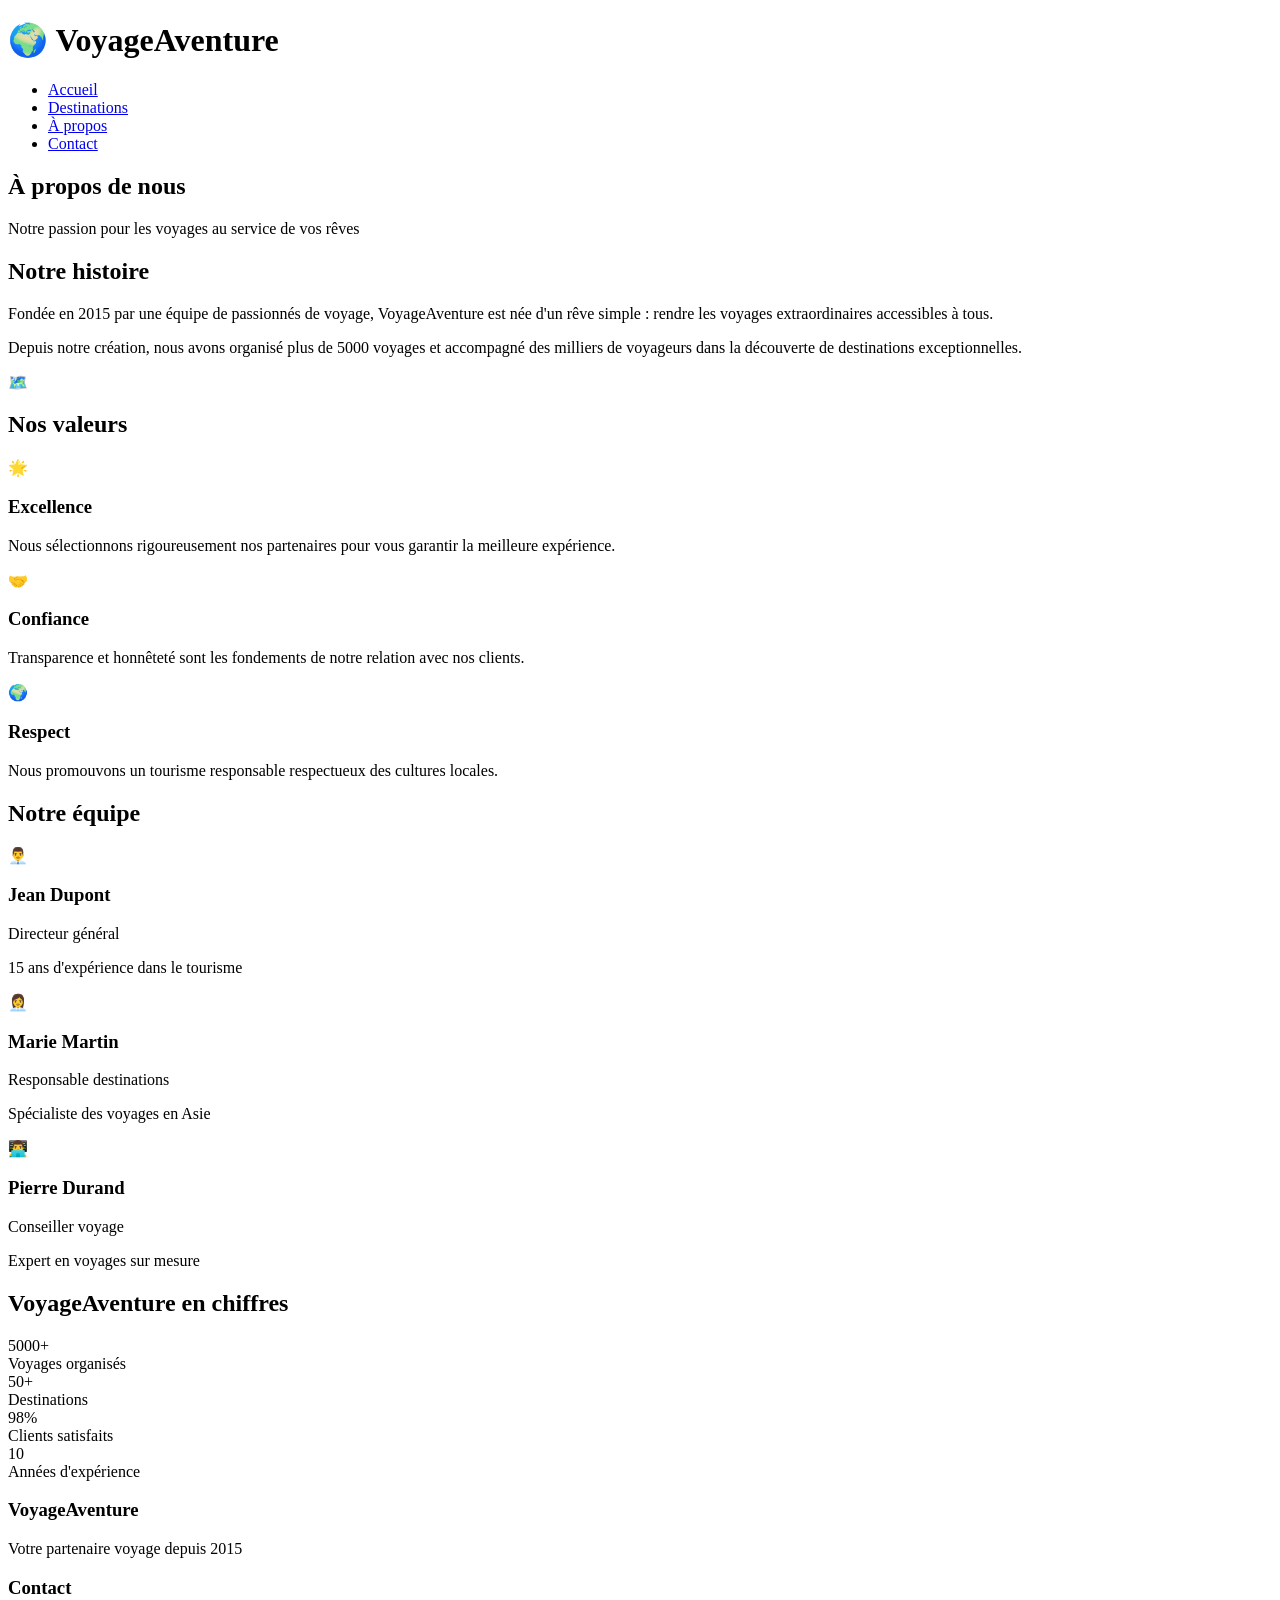
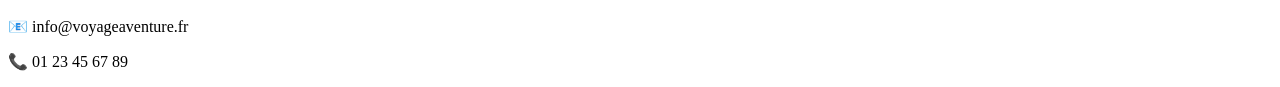
==== apropos.html @ be2830e8 "Initial commit" ====
<!DOCTYPE html>
<html lang="fr">
<head>
    <meta charset="UTF-8">
    <meta name="viewport" content="width=device-width, initial-scale=1.0">
    <title>VoyageAventure - À propos</title>
    <link rel="stylesheet" href="css/styles.css">
</head>
<body>
    <header class="site-header">
        <div class="container">
            <h1 class="logo">🌍 VoyageAventure</h1>
            <nav class="main-nav">
                <ul class="nav-list">
                    <li><a href="index.html" class="nav-link">Accueil</a></li>
                    <li><a href="destinations.html" class="nav-link">Destinations</a></li>
                    <li><a href="apropos.html" class="nav-link active">À propos</a></li>
                    <li><a href="contact.html" class="nav-link">Contact</a></li>
                </ul>
            </nav>
        </div>
    </header>

    <section class="page-header">
        <div class="container">
            <h1 class="page-title">À propos de nous</h1>
            <p class="page-subtitle">Notre passion pour les voyages au service de vos rêves</p>
        </div>
    </section>

    <section class="about-story">
        <div class="container">
            <div class="story-content">
                <div class="story-text">
                    <h2>Notre histoire</h2>
                    <p>Fondée en 2015 par une équipe de passionnés de voyage, VoyageAventure est née d'un rêve simple : rendre les voyages extraordinaires accessibles à tous.</p>
                    <p>Depuis notre création, nous avons organisé plus de 5000 voyages et accompagné des milliers de voyageurs dans la découverte de destinations exceptionnelles.</p>
                </div>
                <div class="story-image">🗺️</div>
            </div>
        </div>
    </section>

    <section class="values">
        <div class="container">
            <h2 class="section-title">Nos valeurs</h2>
            <div class="values-grid">
                <div class="value-card">
                    <div class="value-icon">🌟</div>
                    <h3>Excellence</h3>
                    <p>Nous sélectionnons rigoureusement nos partenaires pour vous garantir la meilleure expérience.</p>
                </div>
                <div class="value-card">
                    <div class="value-icon">🤝</div>
                    <h3>Confiance</h3>
                    <p>Transparence et honnêteté sont les fondements de notre relation avec nos clients.</p>
                </div>
                <div class="value-card">
                    <div class="value-icon">🌍</div>
                    <h3>Respect</h3>
                    <p>Nous promouvons un tourisme responsable respectueux des cultures locales.</p>
                </div>
            </div>
        </div>
    </section>

    <section class="team">
        <div class="container">
            <h2 class="section-title">Notre équipe</h2>
            <div class="team-grid">
                <div class="team-member">
                    <div class="member-photo">👨‍💼</div>
                    <h3 class="member-name">Jean Dupont</h3>
                    <p class="member-role">Directeur général</p>
                    <p class="member-description">15 ans d'expérience dans le tourisme</p>
                </div>
                <div class="team-member">
                    <div class="member-photo">👩‍💼</div>
                    <h3 class="member-name">Marie Martin</h3>
                    <p class="member-role">Responsable destinations</p>
                    <p class="member-description">Spécialiste des voyages en Asie</p>
                </div>
                <div class="team-member">
                    <div class="member-photo">👨‍💻</div>
                    <h3 class="member-name">Pierre Durand</h3>
                    <p class="member-role">Conseiller voyage</p>
                    <p class="member-description">Expert en voyages sur mesure</p>
                </div>
            </div>
        </div>
    </section>

    <section class="stats">
        <div class="container">
            <h2 class="section-title">VoyageAventure en chiffres</h2>
            <div class="stats-grid">
                <div class="stat-item">
                    <div class="stat-number">5000+</div>
                    <div class="stat-label">Voyages organisés</div>
                </div>
                <div class="stat-item">
                    <div class="stat-number">50+</div>
                    <div class="stat-label">Destinations</div>
                </div>
                <div class="stat-item">
                    <div class="stat-number">98%</div>
                    <div class="stat-label">Clients satisfaits</div>
                </div>
                <div class="stat-item">
                    <div class="stat-number">10</div>
                    <div class="stat-label">Années d'expérience</div>
                </div>
            </div>
        </div>
    </section>

    <footer class="site-footer">
        <div class="container">
            <div class="footer-content">
                <div class="footer-section">
                    <h3>VoyageAventure</h3>
                    <p>Votre partenaire voyage depuis 2015</p>
                </div>
                <div class="footer-section">
                    <h3>Contact</h3>
                    <p>📧 info@voyageaventure.fr</p>
                    <p>📞 01 23 45 67 89</p>
                </div>
            </div>
        </div>
    </footer>
</body>
</html>
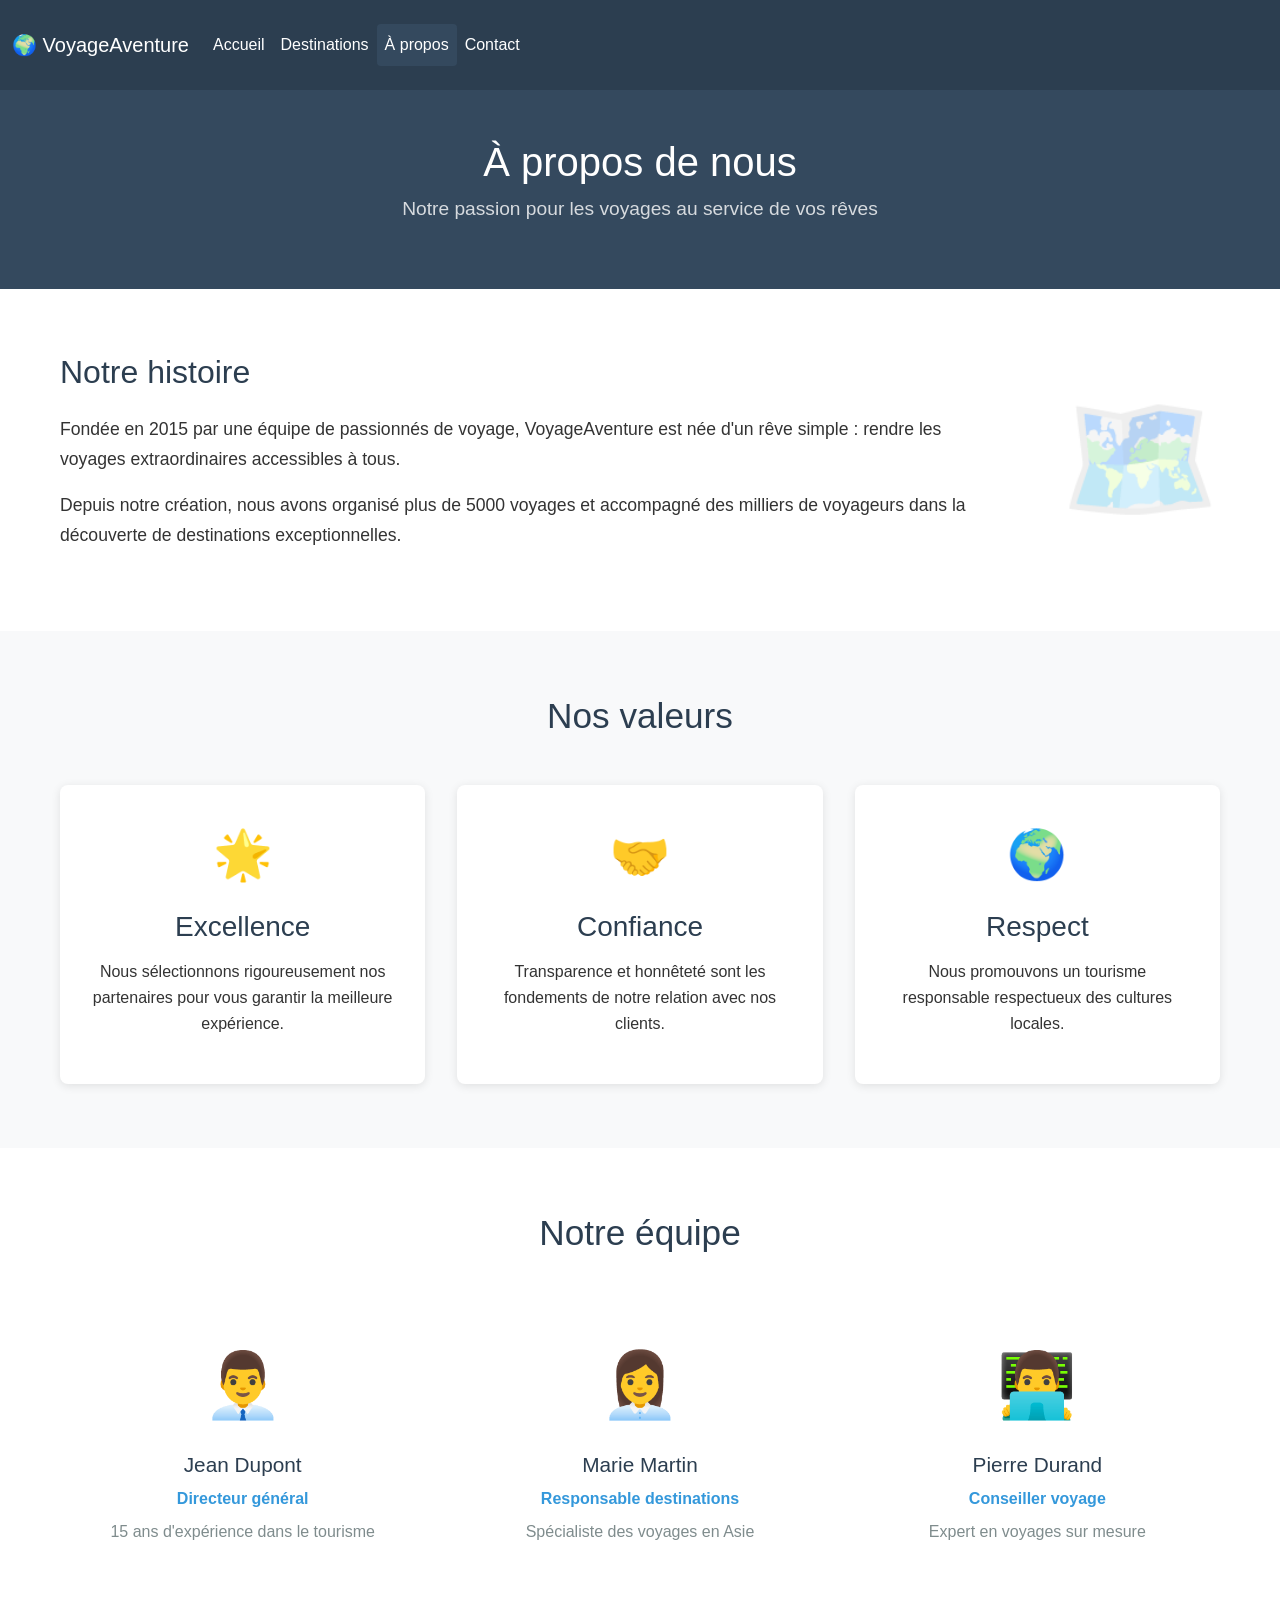
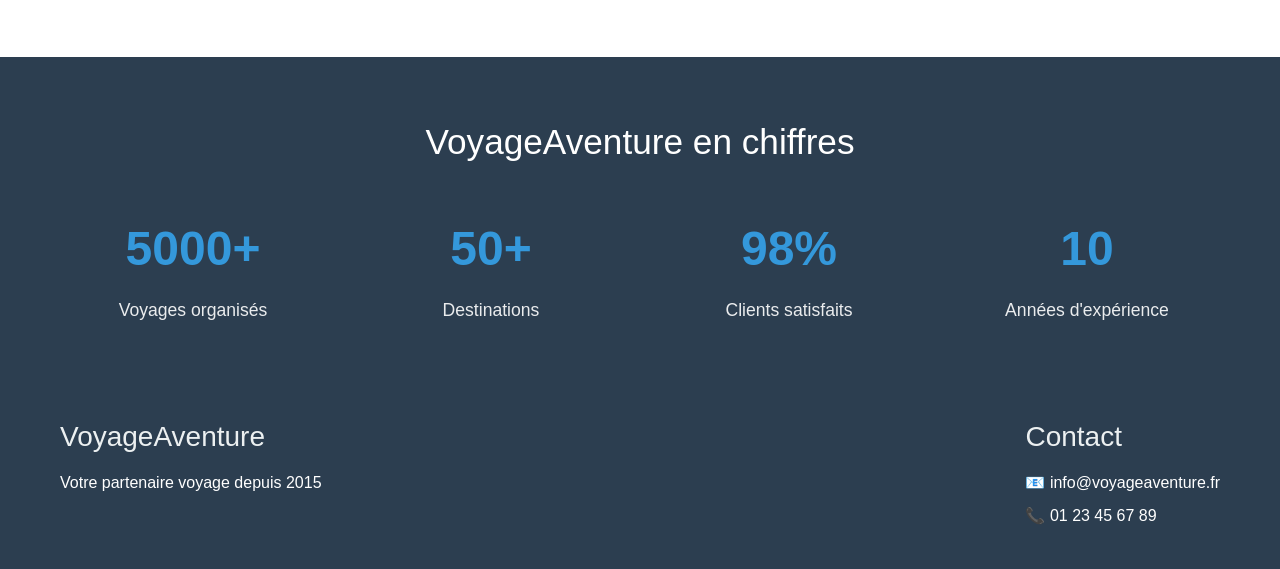
==== commit 8f833f16: "fusion des pages" ====
--- a/apropos.html
+++ b/apropos.html
@@ -4,21 +4,37 @@
     <meta charset="UTF-8">
     <meta name="viewport" content="width=device-width, initial-scale=1.0">
     <title>VoyageAventure - À propos</title>
+    <link href="https://cdn.jsdelivr.net/npm/bootstrap@5.3.8/dist/css/bootstrap.min.css" rel="stylesheet" integrity="sha384-sRIl4kxILFvY47J16cr9ZwB07vP4J8+LH7qKQnuqkuIAvNWLzeN8tE5YBujZqJLB" crossorigin="anonymous">
+    <script src="https://cdn.jsdelivr.net/npm/bootstrap@5.3.8/dist/js/bootstrap.bundle.min.js" integrity="sha384-FKyoEForCGlyvwx9Hj09JcYn3nv7wiPVlz7YYwJrWVcXK/BmnVDxM+D2scQbITxI" crossorigin="anonymous"></script>
     <link rel="stylesheet" href="css/styles.css">
 </head>
 <body>
     <header class="site-header">
-        <div class="container">
-            <h1 class="logo">🌍 VoyageAventure</h1>
-            <nav class="main-nav">
-                <ul class="nav-list">
-                    <li><a href="index.html" class="nav-link">Accueil</a></li>
-                    <li><a href="destinations.html" class="nav-link">Destinations</a></li>
-                    <li><a href="apropos.html" class="nav-link active">À propos</a></li>
-                    <li><a href="contact.html" class="nav-link">Contact</a></li>
-                </ul>
-            </nav>
-        </div>
+    
+         <nav class="navbar navbar-expand-lg navbar-dark">
+  <div class="container-fluid">
+    <a class="navbar-brand text-white" href="index.html">🌍 VoyageAventure</a>
+    <button class="navbar-toggler" type="button" data-bs-toggle="collapse" data-bs-target="#navbarNavDropdown" aria-controls="navbarNavDropdown" aria-expanded="false" aria-label="Toggle navigation">
+      <span class="navbar-toggler-icon"></span>
+    </button>
+    <div class="collapse navbar-collapse" id="navbarNavDropdown">
+      <ul class="navbar-nav">
+        <li class="nav-item">
+          <a class="nav-link text-white" href="index.html">Accueil</a>
+        </li>
+        <li class="nav-item">
+          <a class="nav-link text-white" href="destinations.html">Destinations</a>
+        </li>
+        <li class="nav-item">
+          <a class="nav-link active text-white" aria-current="page" href="apropos.html">À propos</a>
+        </li>
+        <li class="nav-item">
+          <a class="nav-link text-white" href="contact.html">Contact</a>
+        </li>
+      </ul>
+    </div>
+  </div>
+</nav>
     </header>
 
     <section class="page-header">
--- a/css/styles.css
+++ b/css/styles.css
@@ -0,0 +1,589 @@
+/* Reset et base */
+* {
+    margin: 0;
+    padding: 0;
+    box-sizing: border-box;
+}
+
+body {
+    font-family: 'Arial', sans-serif;
+    line-height: 1.6;
+    color: #333;
+    background-color: #f8f9fa;
+}
+
+.container {
+    max-width: 1200px;
+    margin: 0 auto;
+    padding: 0 20px;
+}
+
+/* Header global */
+.site-header {
+    background-color: #2c3e50;
+    color: white;
+    padding: 1rem 0;
+    position: sticky;
+    top: 0;
+    z-index: 100;
+}
+
+.site-header .container {
+    display: flex;
+    justify-content: space-between;
+    align-items: center;
+}
+
+.logo {
+    font-size: 1.8rem;
+    font-weight: bold;
+}
+
+.nav-list {
+    display: flex;
+    list-style: none;
+    gap: 2rem;
+}
+
+.nav-link {
+    color: white;
+    text-decoration: none;
+    padding: 0.5rem 1rem;
+    border-radius: 4px;
+    transition: background-color 0.3s;
+}
+
+.nav-link:hover,
+.nav-link.active {
+    background-color: #34495e;
+}
+
+/* Hero section (accueil) */
+.hero {
+    background-color: #667eea;
+    background-size: cover;
+    background-position: center;
+    background-repeat: no-repeat;
+    color: white;
+    padding: 6rem 0;
+    text-align: center;
+}
+
+.hero-title {
+    font-size: 3rem;
+    margin-bottom: 1rem;
+}
+
+.hero-subtitle {
+    font-size: 1.3rem;
+    margin-bottom: 2rem;
+    opacity: 0.9;
+}
+
+.cta-button {
+    display: inline-block;
+    background-color: #e74c3c;
+    color: white;
+    text-decoration: none;
+    border: none;
+    padding: 15px 30px;
+    font-size: 1.1rem;
+    border-radius: 5px;
+    cursor: pointer;
+    transition: background-color 0.3s;
+}
+
+.cta-button:hover {
+    background-color: #c0392b;
+}
+
+/* Page headers */
+.page-header {
+    background-color: #34495e;
+    color: white;
+    padding: 3rem 0;
+    text-align: center;
+}
+
+.page-title {
+    font-size: 2.5rem;
+    margin-bottom: 0.5rem;
+}
+
+.page-subtitle {
+    font-size: 1.2rem;
+    opacity: 0.8;
+}
+
+/* Sections communes */
+.section-title {
+    text-align: center;
+    font-size: 2.2rem;
+    margin-bottom: 3rem;
+    color: #2c3e50;
+}
+
+/* Services (accueil) */
+.services {
+    padding: 4rem 0;
+    background-color: white;
+}
+
+.service-card {
+    background-color: #f8f9fa;
+    border: 2px solid transparent;
+    transition: all 0.3s;
+}
+
+.service-card:hover {
+    border-color: #3498db;
+    transform: translateY(-5px);
+}
+
+.service-icon {
+    font-size: 3rem;
+    margin-bottom: 1rem;
+}
+
+.service-title {
+    font-size: 1.5rem;
+    margin-bottom: 1rem;
+    color: #2c3e50;
+}
+
+/* Témoignages */
+.testimonials {
+    padding: 4rem 0;
+    background-color: #ecf0f1;
+}
+
+.testimonials-grid {
+    display: flex;
+    gap: 2rem;
+    justify-content: center;
+    flex-wrap: wrap;
+}
+
+.testimonial-card {
+    background-color: white;
+    padding: 2rem;
+    border-radius: 8px;
+    width: 400px;
+    box-shadow: 0 2px 10px rgba(0,0,0,0.1);
+}
+
+.testimonial-text {
+    font-style: italic;
+    margin-bottom: 1rem;
+    font-size: 1.1rem;
+}
+
+.testimonial-author {
+    font-weight: bold;
+    color: #3498db;
+}
+
+.testimonials .carousel {
+    max-width: 600px;
+    margin: 0 auto;
+    padding: 0 3rem;
+}
+
+.testimonials .carousel-item .testimonial-card {
+    margin: 0 auto;
+}
+
+.testimonials .carousel-control-prev-icon,
+.testimonials .carousel-control-next-icon {
+    filter: invert(1) grayscale(100);
+}
+
+.testimonials .carousel-indicators [data-bs-target] {
+    background-color: #3498db;
+}
+
+/* Destinations */
+.destinations {
+    padding: 4rem 0;
+}
+
+.filters {
+    text-align: center;
+    margin-bottom: 3rem;
+}
+
+.filter-buttons {
+    display: flex;
+    gap: 1rem;
+    justify-content: center;
+    margin-top: 1rem;
+    flex-wrap: wrap;
+}
+
+.filter-btn {
+    background-color: #ecf0f1;
+    border: none;
+    padding: 0.5rem 1rem;
+    border-radius: 20px;
+    cursor: pointer;
+    transition: all 0.3s;
+}
+
+.filter-btn.active,
+.filter-btn:hover {
+    background-color: #3498db;
+    color: white;
+}
+
+.destinations-grid {
+    display: grid;
+    grid-template-columns: repeat(auto-fit, minmax(300px, 1fr));
+    gap: 2rem;
+}
+
+.destination-card {
+    background-color: white;
+    border-radius: 8px;
+    overflow: hidden;
+    box-shadow: 0 4px 15px rgba(0,0,0,0.1);
+    transition: transform 0.3s;
+}
+
+.destination-card:hover {
+    transform: translateY(-5px);
+}
+
+.destination-image {
+    font-size: 4rem;
+    text-align: center;
+    padding: 2rem;
+    background-color: #f8f9fa;
+}
+
+.destination-content {
+    padding: 1.5rem;
+}
+
+.destination-title {
+    font-size: 1.5rem;
+    margin-bottom: 0.5rem;
+    color: #2c3e50;
+}
+
+.destination-description {
+    color: #7f8c8d;
+    margin-bottom: 1rem;
+}
+
+.destination-details {
+    display: flex;
+    justify-content: space-between;
+    margin-bottom: 1rem;
+}
+
+.duration {
+    color: #95a5a6;
+}
+
+.price {
+    font-weight: bold;
+    color: #e74c3c;
+}
+
+.destination-btn {
+    background-color: #3498db;
+    color: white;
+    border: none;
+    padding: 0.5rem 1rem;
+    border-radius: 4px;
+    cursor: pointer;
+    transition: background-color 0.3s;
+}
+
+.destination-btn:hover {
+    background-color: #2980b9;
+}
+
+/* Contact */
+.contact-section {
+    padding: 4rem 0;
+}
+
+.contact-info h2 {
+    margin-bottom: 2rem;
+    color: #2c3e50;
+}
+
+.contact-item {
+    display: flex;
+    align-items: flex-start;
+    margin-bottom: 2rem;
+}
+
+.contact-icon {
+    font-size: 1.5rem;
+    margin-right: 1rem;
+    margin-top: 0.25rem;
+}
+
+.contact-details h3 {
+    margin-bottom: 0.5rem;
+    color: #2c3e50;
+}
+
+.contact-form-container {
+    background-color: white;
+    padding: 2rem;
+    border-radius: 8px;
+    box-shadow: 0 4px 15px rgba(0,0,0,0.1);
+}
+
+.contact-form-container h2 {
+    margin-bottom: 2rem;
+    color: #2c3e50;
+}
+
+.form-group {
+    margin-bottom: 1.5rem;
+}
+
+.form-group label {
+    display: block;
+    margin-bottom: 0.5rem;
+    font-weight: bold;
+    color: #2c3e50;
+}
+
+.form-group input,
+.form-group select,
+.form-group textarea {
+    width: 100%;
+    padding: 0.75rem;
+    border: 1px solid #ddd;
+    border-radius: 4px;
+    font-size: 1rem;
+    transition: border-color 0.3s;
+}
+
+.form-group input:focus,
+.form-group select:focus,
+.form-group textarea:focus {
+    outline: none;
+    border-color: #3498db;
+}
+
+.checkbox-label {
+    display: flex !important;
+    align-items: center;
+    font-weight: normal !important;
+}
+
+.checkbox-label input {
+    width: auto !important;
+    margin-right: 0.5rem;
+}
+
+.submit-button {
+    background-color: #27ae60;
+    color: white;
+    border: none;
+    padding: 12px 30px;
+    border-radius: 4px;
+    cursor: pointer;
+    font-size: 1rem;
+    transition: background-color 0.3s;
+}
+
+.submit-button:hover {
+    background-color: #219a52;
+}
+
+/* À propos */
+.about-story {
+    padding: 4rem 0;
+    background-color: white;
+}
+
+.story-content {
+    display: flex;
+    align-items: center;
+    gap: 4rem;
+}
+
+.story-text {
+    flex: 1;
+}
+
+.story-text h2 {
+    font-size: 2rem;
+    margin-bottom: 1.5rem;
+    color: #2c3e50;
+}
+
+.story-text p {
+    font-size: 1.1rem;
+    margin-bottom: 1rem;
+    line-height: 1.7;
+}
+
+.story-image {
+    font-size: 8rem;
+    opacity: 0.3;
+}
+
+.values {
+    padding: 4rem 0;
+    background-color: #f8f9fa;
+}
+
+.values-grid {
+    display: grid;
+    grid-template-columns: repeat(auto-fit, minmax(250px, 1fr));
+    gap: 2rem;
+}
+
+.value-card {
+    background-color: white;
+    padding: 2rem;
+    border-radius: 8px;
+    text-align: center;
+    box-shadow: 0 2px 10px rgba(0,0,0,0.1);
+}
+
+.value-icon {
+    font-size: 3rem;
+    margin-bottom: 1rem;
+}
+
+.value-card h3 {
+    margin-bottom: 1rem;
+    color: #2c3e50;
+}
+
+.team {
+    padding: 4rem 0;
+    background-color: white;
+}
+
+.team-grid {
+    display: grid;
+    grid-template-columns: repeat(auto-fit, minmax(250px, 1fr));
+    gap: 2rem;
+}
+
+.team-member {
+    text-align: center;
+    padding: 2rem;
+}
+
+.member-photo {
+    font-size: 4rem;
+    margin-bottom: 1rem;
+}
+
+.member-name {
+    font-size: 1.3rem;
+    margin-bottom: 0.5rem;
+    color: #2c3e50;
+}
+
+.member-role {
+    color: #3498db;
+    font-weight: bold;
+    margin-bottom: 0.5rem;
+}
+
+.member-description {
+    color: #7f8c8d;
+}
+
+.stats {
+    padding: 4rem 0;
+    background-color: #2c3e50;
+    color: white;
+}
+
+.stats .section-title {
+    color: white;
+}
+
+.stats-grid {
+    display: grid;
+    grid-template-columns: repeat(auto-fit, minmax(200px, 1fr));
+    gap: 2rem;
+}
+
+.stat-item {
+    text-align: center;
+}
+
+.stat-number {
+    font-size: 3rem;
+    font-weight: bold;
+    color: #3498db;
+    margin-bottom: 0.5rem;
+}
+
+.stat-label {
+    font-size: 1.1rem;
+    opacity: 0.9;
+}
+
+/* Footer global */
+.site-footer {
+    background-color: #2c3e50;
+    color: white;
+    padding: 2rem 0;
+}
+
+.footer-content {
+    display: flex;
+    justify-content: space-between;
+    gap: 2rem;
+}
+
+.footer-section h3 {
+    margin-bottom: 1rem;
+    color: #ecf0f1;
+}
+
+.footer-section p {
+    margin-bottom: 0.5rem;
+}
+
+/* Responsive */
+@media (max-width: 768px) {
+    .site-header .container {
+        flex-direction: column;
+        gap: 1rem;
+    }
+
+    .nav-list {
+        flex-wrap: wrap;
+        justify-content: center;
+        gap: 1rem;
+    }
+
+    .hero-title {
+        font-size: 2rem;
+    }
+
+    .testimonials-grid {
+        flex-direction: column;
+        align-items: center;
+    }
+
+    .story-content {
+        flex-direction: column;
+        text-align: center;
+    }
+
+    .footer-content {
+        flex-direction: column;
+    }
+
+    .filter-buttons {
+        flex-direction: column;
+        align-items: center;
+    }
+}
